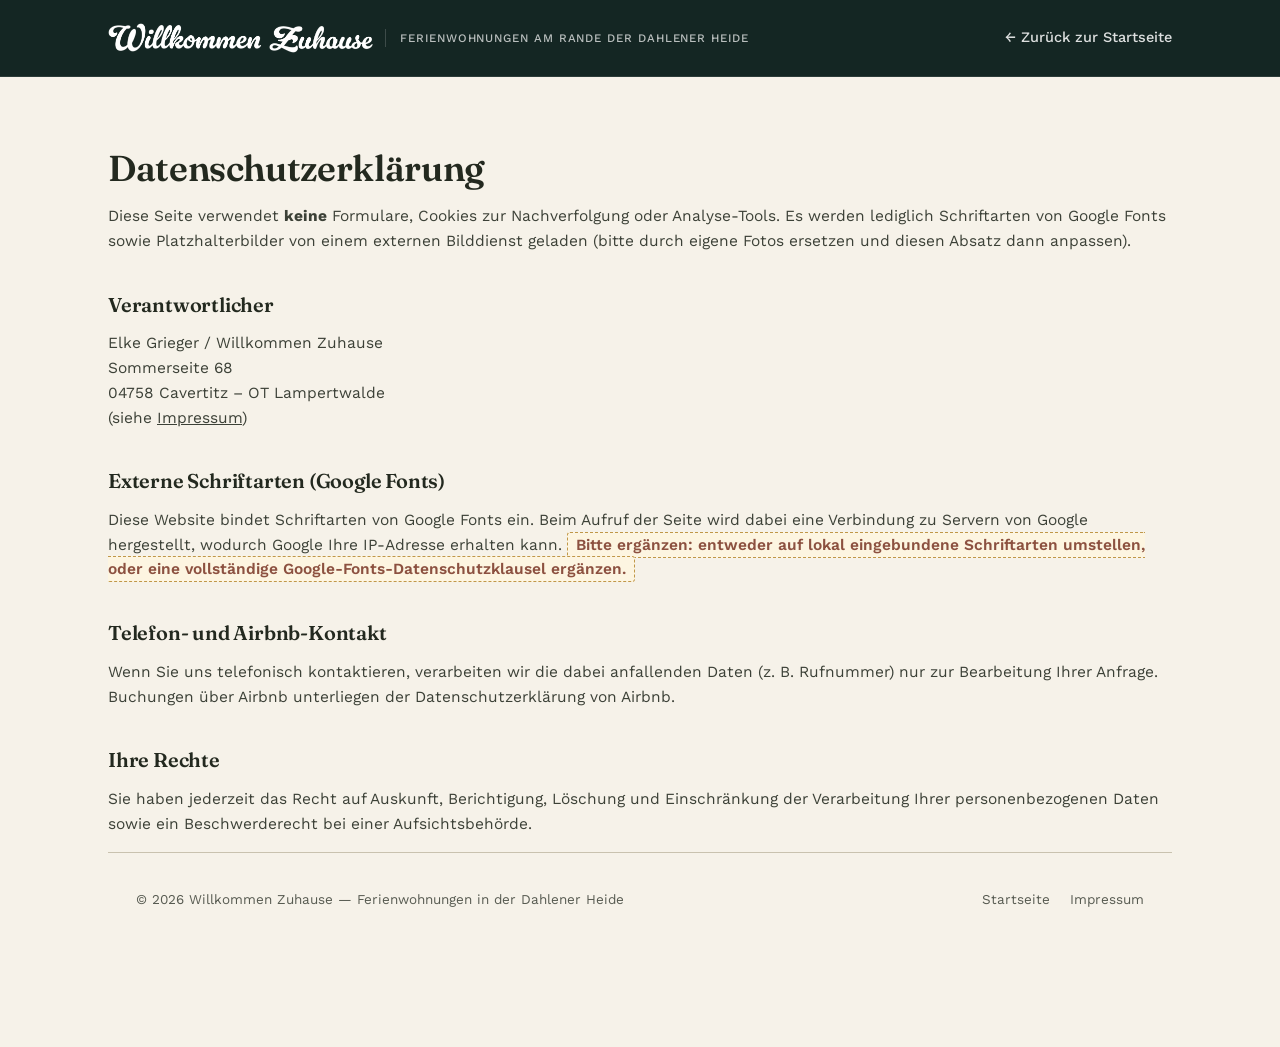
==== datenschutz.html @ 39bd25b2 "Update datenschutz.html" ====
<!doctype html>
<html lang="de">
<head>
<meta charset="UTF-8">
<meta name="viewport" content="width=device-width, initial-scale=1">
<title>Datenschutz — Willkommen Zuhause Ferienwohnungen</title>
<link rel="stylesheet" href="styles.css">
</head>
<body>
<header class="site-header">
  <div class="wrap">
    <a href="index.html" class="brand">
      <img class="brand-mark" src="wz-logo-header.png" alt="Willkommen Zuhause">
      <span class="brand-sub">Ferienwohnungen am Rande der Dahlener Heide</span>
    </a>
    <nav class="main-nav"><a class="nav-link" href="index.html">← Zurück zur Startseite</a></nav>
  </div>
</header>

<div class="wrap legal-page">
  <h1>Datenschutzerklärung</h1>
  <p>Diese Seite verwendet <strong>keine</strong> Formulare, Cookies zur Nachverfolgung oder Analyse-Tools. Es werden lediglich Schriftarten von Google Fonts sowie Platzhalterbilder von einem externen Bilddienst geladen (bitte durch eigene Fotos ersetzen und diesen Absatz dann anpassen).</p>

  <h2>Verantwortlicher</h2>
  <p>
    Elke Grieger / Willkommen Zuhause<br>
    Sommerseite 68<br>
    04758 Cavertitz – OT Lampertwalde<br>
    (siehe <a href="impressum.html">Impressum</a>)
  </p>

  <h2>Externe Schriftarten (Google Fonts)</h2>
  <p>Diese Website bindet Schriftarten von Google Fonts ein. Beim Aufruf der Seite wird dabei eine Verbindung zu Servern von Google hergestellt, wodurch Google Ihre IP-Adresse erhalten kann. <span class="placeholder">Bitte ergänzen: entweder auf lokal eingebundene Schriftarten umstellen, oder eine vollständige Google-Fonts-Datenschutzklausel ergänzen.</span></p>

  <h2>Telefon- und Airbnb-Kontakt</h2>
  <p>Wenn Sie uns telefonisch kontaktieren, verarbeiten wir die dabei anfallenden Daten (z. B. Rufnummer) nur zur Bearbeitung Ihrer Anfrage. Buchungen über Airbnb unterliegen der Datenschutzerklärung von Airbnb.</p>

  <h2>Ihre Rechte</h2>
  <p>Sie haben jederzeit das Recht auf Auskunft, Berichtigung, Löschung und Einschränkung der Verarbeitung Ihrer personenbezogenen Daten sowie ein Beschwerderecht bei einer Aufsichtsbehörde.</p>

<footer>
  <div class="wrap">
    <span>© <span id="year"></span> Willkommen Zuhause — Ferienwohnungen in der Dahlener Heide</span>
    <nav><a href="index.html">Startseite</a><a href="impressum.html">Impressum</a></nav>
  </div>
</footer>
<script>document.getElementById('year').textContent = new Date().getFullYear();</script>
</body>
</html>
---- styles.css ----
/* ============================================================
   ZWEI DÄCHER — Ferienwohnungen Website
   Farbpalette:
   --paper   #F6F2E9  warmes Off-White (Hintergrund)
   --ink     #23291F  tiefes Schiefergrün-Schwarz (Text)
   --forest  #33473A  dunkles Waldgrün (Flächen, Header)
   --gold    #B98B33  gedecktes Bernstein-Gold (Akzent)
   --brick   #9C4A34  gedeckter Ziegelrot-Ton (CTA)
   --line    #C9C2AF  Trennlinien
   Typografie: "Fraunces" (Display, charaktervoll) + "Work Sans" (Fließtext/Utility)
   ============================================================ */

@import url('https://fonts.googleapis.com/css2?family=Fraunces:ital,opsz,wght@0,9..144,300;0,9..144,500;0,9..144,600;1,9..144,500&family=Work+Sans:wght@400;500;600;700&display=swap');

:root {
  --paper: #F6F2E9;
  --paper-dim: #EFE9DA;
  --ink: #23291F;
  --forest: #33473A;
  --forest-dark: #263329;
  --header-green: #142623;
  --header-text: #FFFFFF;
  --gold: #B98B33;
  --brick: #9C4A34;
  --brick-dark: #7E3B29;
  --line: #C9C2AF;
  --radius: 2px;
}

* { box-sizing: border-box; }

html {
  scroll-behavior: smooth;
  overflow-x: hidden;
  width: 100%;
}

body {
  overflow-x: hidden;
  width: 100%;
}

@media (prefers-reduced-motion: reduce) {
  html { scroll-behavior: auto; }
  * { animation: none !important; transition: none !important; }
}

body {
  margin: 0;
  background: var(--paper);
  color: var(--ink);
  font-family: 'Work Sans', sans-serif;
  font-size: 17px;
  line-height: 1.6;
  -webkit-font-smoothing: antialiased;
}

h1, h2, h3 {
  font-family: 'Fraunces', serif;
  font-weight: 600;
  line-height: 1.1;
  margin: 0 0 0.4em 0;
  letter-spacing: -0.01em;
}

a { color: inherit; }

img { max-width: 100%; display: block; }

.wrap {
  max-width: 1120px;
  margin: 0 auto;
  padding: 0 28px;
}

.eyebrow {
  font-family: 'Work Sans', sans-serif;
  font-weight: 600;
  font-size: 13px;
  letter-spacing: 0.14em;
  text-transform: uppercase;
  color: var(--gold);
  display: inline-flex;
  align-items: center;
  gap: 10px;
}
.eyebrow::before {
  content: "";
  width: 24px;
  height: 1px;
  background: var(--gold);
  display: inline-block;
}

/* ---------- Buttons ---------- */
.btn {
  display: inline-flex;
  align-items: center;
  gap: 10px;
  font-family: 'Work Sans', sans-serif;
  font-weight: 600;
  font-size: 15px;
  padding: 13px 24px;
  border-radius: var(--radius);
  border: 1px solid transparent;
  cursor: pointer;
  text-decoration: none;
  transition: transform 0.15s ease, background 0.15s ease, border-color 0.15s ease;
}
.btn:hover { transform: translateY(-1px); }
.btn-primary {
  background: var(--brick);
  color: var(--paper);
}
.btn-primary:hover { background: var(--brick-dark); }
.btn-ghost {
  background: transparent;
  border-color: currentColor;
  color: inherit;
}
.btn-ghost:hover { background: rgba(0,0,0,0.05); }
.btn-ghost.on-dark:hover { background: rgba(255,255,255,0.08); }

/* ---------- Header ---------- */
.site-header {
  position: sticky;
  top: 0;
  z-index: 50;
  background: var(--header-green);
  border-bottom: 1px solid rgba(255,255,255,0.1);
}
.site-header .wrap {
  display: flex;
  align-items: center;
  justify-content: space-between;
  height: 76px;
}
.brand {
  display: flex;
  align-items: center;
  gap: 12px;
  text-decoration: none;
  color: var(--header-text);
}
.brand-mark { height: 30px; width: auto; flex-shrink: 0; }
.brand-sub {
  font-family: 'Work Sans', sans-serif;
  font-weight: 500;
  font-size: 11.5px;
  letter-spacing: 0.08em;
  text-transform: uppercase;
  color: var(--header-text);
  opacity: 0.7;
  padding-left: 14px;
  border-left: 1px solid rgba(255,255,255,0.25);
  white-space: nowrap;
}
@media (max-width: 1100px) {
  .brand-sub { display: none; }
}
.header-cta { display: flex; align-items: center; gap: 14px; }

.nav-toggle {
  display: none;
  flex-direction: column;
  justify-content: center;
  gap: 5px;
  width: 34px;
  height: 34px;
  background: none;
  border: none;
  padding: 0;
  cursor: pointer;
  flex-shrink: 0;
}
.nav-toggle span {
  display: block;
  width: 100%;
  height: 2px;
  background: var(--header-text);
  border-radius: 2px;
  transition: transform 0.2s ease, opacity 0.2s ease;
}
.nav-toggle[aria-expanded="true"] span:nth-child(1) { transform: translateY(7px) rotate(45deg); }
.nav-toggle[aria-expanded="true"] span:nth-child(2) { opacity: 0; }
.nav-toggle[aria-expanded="true"] span:nth-child(3) { transform: translateY(-7px) rotate(-45deg); }

nav.main-nav {
  display: flex;
  align-items: center;
  gap: 18px;
}
nav.main-nav a.nav-link {
  font-size: 14.5px;
  font-weight: 500;
  text-decoration: none;
  color: var(--header-text);
  opacity: 0.85;
}
nav.main-nav a.nav-link:hover { opacity: 1; }

/* ---------- Mobiles Menü ---------- */
@media (max-width: 900px) {
  .nav-toggle { display: flex; }
  .header-cta .btn-primary { display: none; }

  nav.main-nav {
    position: absolute;
    top: 76px;
    left: 0;
    right: 0;
    background: var(--header-green);
    flex-direction: column;
    align-items: stretch;
    gap: 0;
    max-height: 0;
    overflow: hidden;
    border-bottom: 1px solid rgba(255,255,255,0.12);
    transition: max-height 0.28s ease;
  }
  nav.main-nav.is-open {
    max-height: 260px;
  }
  nav.main-nav a.nav-link {
    padding: 16px 28px;
    border-top: 1px solid rgba(255,255,255,0.08);
    opacity: 1;
  }
}

/* ---------- Hero ---------- */
.hero {
  position: relative;
  background: var(--forest);
  color: var(--paper);
  overflow: hidden;
}
.hero-inner {
  position: relative;
  z-index: 2;
  padding-top: 108px;
  padding-bottom: 96px;
}
.hero h1 {
  font-size: clamp(40px, 6vw, 68px);
  color: var(--paper);
  max-width: 15ch;
  margin-top: 18px;
}
.hero h1 em {
  font-style: italic;
  color: var(--gold);
}
.hero p.lead {
  max-width: 46ch;
  font-size: 18px;
  opacity: 0.88;
  margin: 20px 0 34px;
}
.hero .hero-actions { display: flex; gap: 14px; flex-wrap: wrap; }
.hero .eyebrow { color: var(--gold); }

.roofline {
  position: absolute;
  bottom: 0; left: 0; right: 0;
  height: 120px;
  opacity: 0.55;
  z-index: 1;
}

/* ---------- Sections ---------- */
section { padding: 96px 0; }
@media (max-width: 640px) {
  section { padding: 64px 0; }
  .wrap { padding: 0 20px; }
  .hero-inner { padding-top: 76px; padding-bottom: 64px; }
  .apt-body { padding: 28px 24px; }
  .kontakt-box { padding: 28px 22px; }
}
.section-head {
  max-width: 60ch;
  margin-bottom: 52px;
}
.section-head h2 { font-size: clamp(30px, 4vw, 42px); margin-top: 14px; }
.section-head p { font-size: 17px; opacity: 0.82; margin-top: 12px; }

.reveal {
  opacity: 0;
  transform: translateY(18px);
  transition: opacity 0.7s ease, transform 0.7s ease;
}
.reveal.is-visible { opacity: 1; transform: translateY(0); }

/* ---------- Intro / Story ---------- */
.story { display: grid; grid-template-columns: 1.1fr 0.9fr; gap: 64px; align-items: start; }
.story-text p { font-size: 17.5px; }
.story-stats { display: grid; grid-template-columns: 1fr 1fr; gap: 24px; }
.stat { border-top: 1px solid var(--line); padding-top: 14px; }
.stat b { font-family: 'Fraunces', serif; font-size: 30px; display: block; color: var(--forest); }
.stat span { font-size: 13.5px; opacity: 0.75; }
@media (max-width: 860px) { .story { grid-template-columns: 1fr; } }

/* ---------- Apartment cards ---------- */
.apartments { background: var(--paper-dim); }
.apt-card {
  background: var(--paper);
  border: 1px solid var(--line);
  border-radius: var(--radius);
  overflow: hidden;
  margin-bottom: 40px;
}
.apt-card:last-child { margin-bottom: 0; }
.apt-grid {
  display: grid;
  grid-template-columns: 1fr 1fr;
}
@media (max-width: 860px) { .apt-grid { grid-template-columns: 1fr; } }

.apt-gallery {
  display: grid;
  grid-template-columns: 1fr 1fr;
  grid-template-rows: 1fr 1fr;
  gap: 3px;
  background: var(--line);
  min-height: 340px;
}
.apt-gallery img { width: 100%; height: 100%; object-fit: cover; }
.apt-gallery a:first-child { grid-row: span 2; }

.apt-body { padding: 36px 40px; display: flex; flex-direction: column; }
.apt-name-row { display: flex; align-items: baseline; justify-content: space-between; gap: 12px; flex-wrap: wrap; }
.apt-body h3 { font-size: 27px; }
.apt-tag {
  font-size: 12.5px;
  font-weight: 600;
  letter-spacing: 0.06em;
  text-transform: uppercase;
  color: var(--brick);
  border: 1px solid var(--brick);
  border-radius: 20px;
  padding: 4px 12px;
  white-space: nowrap;
  flex-shrink: 0;
}
.apt-facts {
  display: flex;
  flex-wrap: wrap;
  gap: 18px;
  margin: 18px 0 6px;
  padding: 16px 0;
  border-top: 1px solid var(--line);
  border-bottom: 1px solid var(--line);
}
.apt-fact { display: flex; align-items: center; gap: 8px; font-size: 14.5px; }
.apt-fact svg { width: 18px; height: 18px; stroke: var(--forest); flex-shrink: 0; }
.apt-desc { font-size: 15.5px; opacity: 0.88; margin: 18px 0; }
.apt-amenities { display: flex; flex-wrap: wrap; gap: 10px 18px; margin-bottom: 22px; }
.apt-amenities span { font-size: 13.5px; display: flex; align-items: center; gap: 6px; opacity: 0.85; }
.apt-amenities svg { width: 15px; height: 15px; stroke: var(--gold); }
.apt-actions { display: flex; gap: 12px; margin-top: auto; flex-wrap: wrap; }

/* ---------- Umgebung ---------- */
.umgebung-list { display: grid; grid-template-columns: repeat(3, 1fr); gap: 30px; }
@media (max-width: 860px) { .umgebung-list { grid-template-columns: 1fr; } }
.umgebung-item .num {
  font-family: 'Fraunces', serif;
  font-style: italic;
  font-size: 15px;
  color: var(--gold);
}
.umgebung-item h3 { font-size: 20px; margin-top: 6px; }
.umgebung-item p { font-size: 15px; opacity: 0.8; }

/* ---------- Ablauf / Steps ---------- */
.steps { background: var(--forest); color: var(--paper); }
.steps .section-head p { opacity: 0.75; }
.steps .eyebrow { color: var(--gold); }
.step-row { display: grid; grid-template-columns: repeat(3, 1fr); gap: 40px; }
@media (max-width: 860px) { .step-row { grid-template-columns: 1fr; } }
.step { border-top: 1px solid rgba(246,242,233,0.25); padding-top: 20px; }
.step .step-index { font-family: 'Fraunces', serif; font-style: italic; font-size: 42px; color: var(--gold); }
.step h3 { font-size: 20px; margin-top: 8px; color: var(--paper); }
.step p { font-size: 15px; opacity: 0.78; }

/* ---------- Kontakt ---------- */
.kontakt-box {
  background: var(--paper);
  border: 1px solid var(--line);
  border-radius: var(--radius);
  padding: 48px;
  display: grid;
  grid-template-columns: 1.1fr 0.9fr;
  gap: 48px;
}
@media (max-width: 860px) { .kontakt-box { grid-template-columns: 1fr; padding: 32px; } }
.kontakt-phone {
  font-family: 'Fraunces', serif;
  font-size: clamp(32px, 5vw, 46px);
  color: var(--forest);
  text-decoration: none;
  display: inline-block;
}
.kontakt-detail { display: flex; gap: 12px; margin-top: 18px; font-size: 15px; }
.kontakt-detail svg { width: 18px; height: 18px; stroke: var(--forest); flex-shrink: 0; margin-top: 2px; }
.kontakt-airbnbs { display: flex; flex-direction: column; gap: 14px; }
.airbnb-link {
  border: 1px solid var(--line);
  border-radius: var(--radius);
  padding: 16px 20px;
  display: flex;
  justify-content: space-between;
  align-items: center;
  text-decoration: none;
  color: var(--ink);
  font-weight: 600;
  font-size: 14.5px;
}
.airbnb-link:hover { border-color: var(--forest); }
.airbnb-link span.arrow { color: var(--brick); }

/* ---------- Footer ---------- */
footer {
  border-top: 1px solid var(--line);
  padding: 36px 0;
}
footer .wrap {
  display: flex;
  justify-content: space-between;
  align-items: center;
  flex-wrap: wrap;
  gap: 14px;
  font-size: 13.5px;
  opacity: 0.75;
}
footer nav { display: flex; gap: 20px; }
footer a { text-decoration: none; }
footer a:hover { text-decoration: underline; }

/* ---------- Legal pages ---------- */
.legal-page { padding-top: 72px; padding-bottom: 100px; }
.legal-page h1 { font-size: 36px; }
.legal-page h2 { font-size: 20px; margin-top: 40px; }
.legal-page p, .legal-page li { font-size: 15.5px; opacity: 0.88; }
.legal-page .placeholder {
  background: #FFF6E0;
  border: 1px dashed var(--gold);
  padding: 3px 8px;
  border-radius: 3px;
  font-weight: 600;
  color: var(--brick-dark);
}
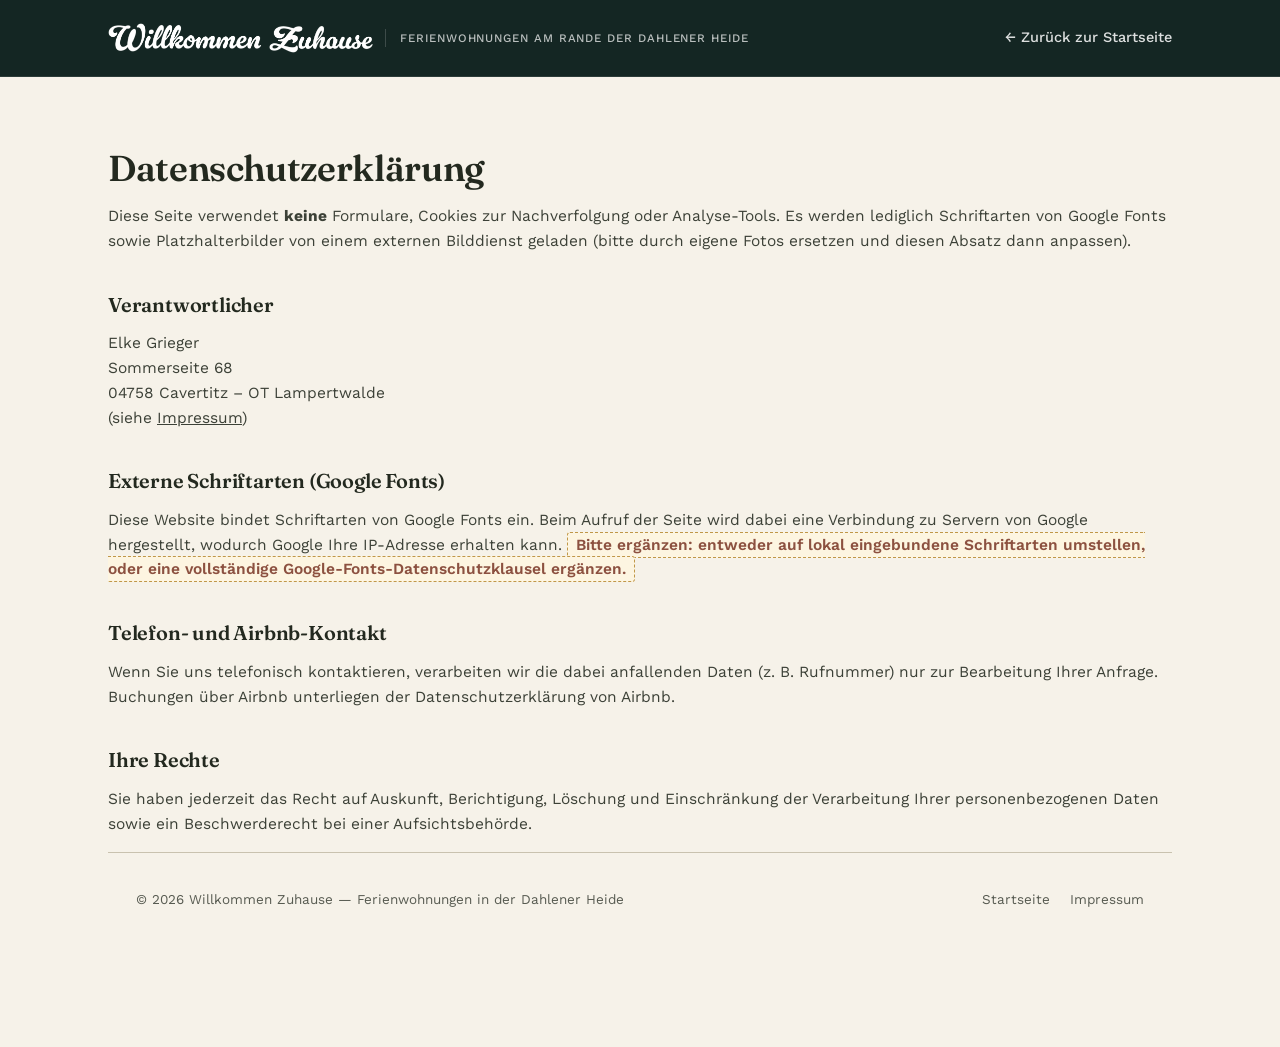
==== commit ef678885: "Update datenschutz.html" ====
--- a/datenschutz.html
+++ b/datenschutz.html
@@ -23,7 +23,7 @@
 
   <h2>Verantwortlicher</h2>
   <p>
-    Elke Grieger / Willkommen Zuhause<br>
+    Elke Grieger<br>
     Sommerseite 68<br>
     04758 Cavertitz – OT Lampertwalde<br>
     (siehe <a href="impressum.html">Impressum</a>)
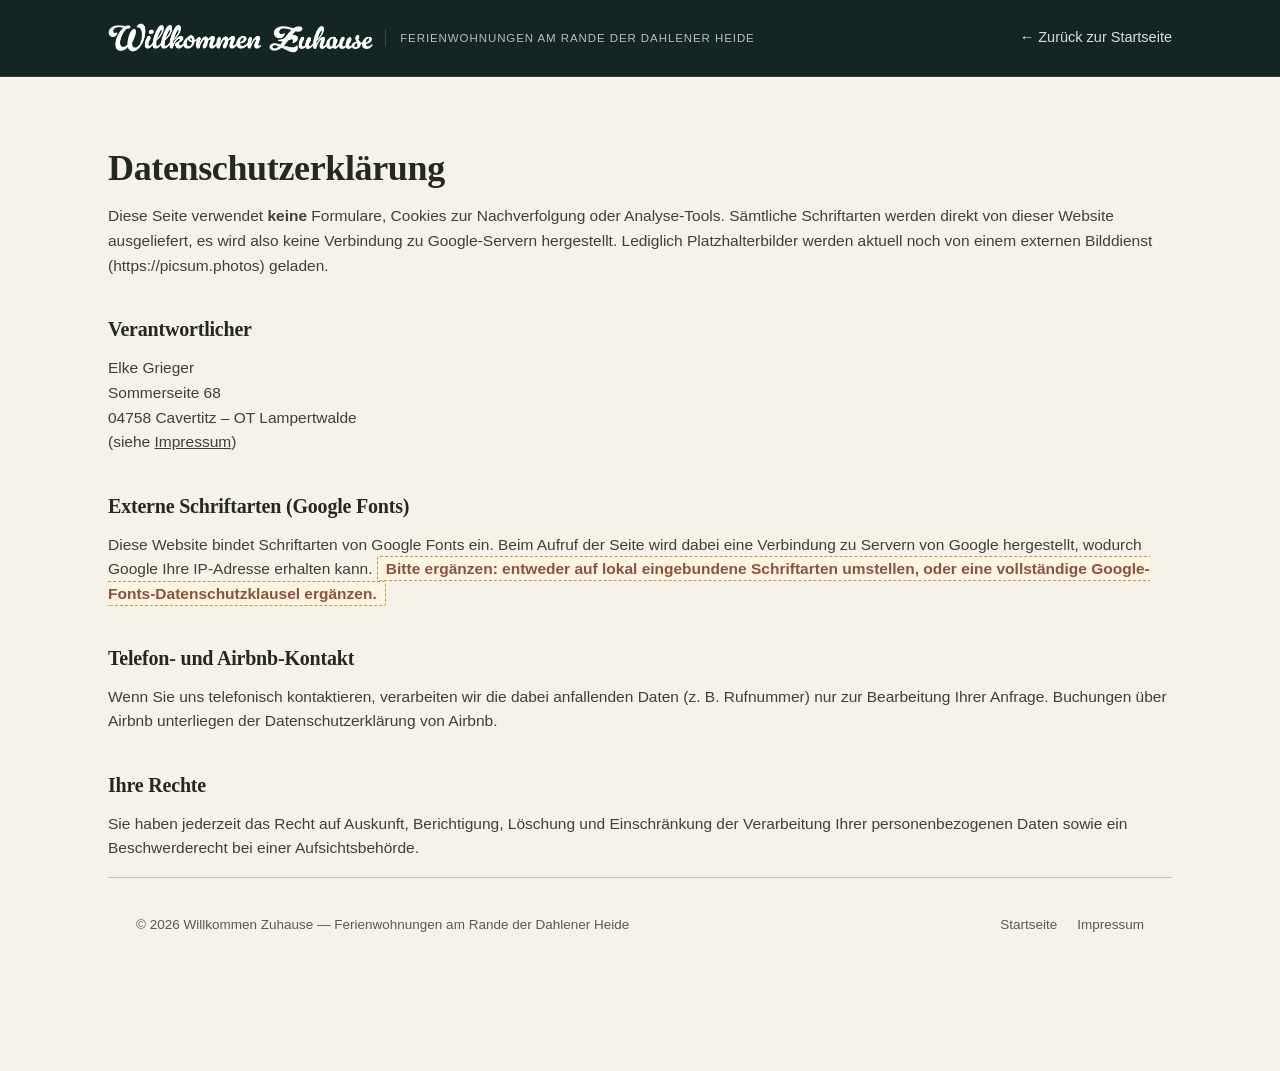
==== commit d5f5a3f9: "Update datenschutz.html" ====
--- a/datenschutz.html
+++ b/datenschutz.html
@@ -19,7 +19,7 @@
 
 <div class="wrap legal-page">
   <h1>Datenschutzerklärung</h1>
-  <p>Diese Seite verwendet <strong>keine</strong> Formulare, Cookies zur Nachverfolgung oder Analyse-Tools. Es werden lediglich Schriftarten von Google Fonts sowie Platzhalterbilder von einem externen Bilddienst geladen (bitte durch eigene Fotos ersetzen und diesen Absatz dann anpassen).</p>
+  <p>Diese Seite verwendet <strong>keine</strong> Formulare, Cookies zur Nachverfolgung oder Analyse-Tools. Sämtliche Schriftarten werden direkt von dieser Website ausgeliefert, es wird also keine Verbindung zu Google-Servern hergestellt. Lediglich Platzhalterbilder werden aktuell noch von einem externen Bilddienst (https://picsum.photos) geladen.</p>
 
   <h2>Verantwortlicher</h2>
   <p>
@@ -40,7 +40,7 @@
 
 <footer>
   <div class="wrap">
-    <span>© <span id="year"></span> Willkommen Zuhause — Ferienwohnungen in der Dahlener Heide</span>
+    <span>© <span id="year"></span> Willkommen Zuhause — Ferienwohnungen am Rande der Dahlener Heide</span>
     <nav><a href="index.html">Startseite</a><a href="impressum.html">Impressum</a></nav>
   </div>
 </footer>
--- a/styles.css
+++ b/styles.css
@@ -10,7 +10,27 @@
    Typografie: "Fraunces" (Display, charaktervoll) + "Work Sans" (Fließtext/Utility)
    ============================================================ */
 
-@import url('https://fonts.googleapis.com/css2?family=Fraunces:ital,opsz,wght@0,9..144,300;0,9..144,500;0,9..144,600;1,9..144,500&family=Work+Sans:wght@400;500;600;700&display=swap');
+@font-face {
+  font-family: 'Fraunces';
+  font-style: normal;
+  font-display: swap;
+  font-weight: 100 900;
+  src: url('fonts/fraunces-latin-wght-normal.woff2') format('woff2-variations');
+}
+@font-face {
+  font-family: 'Fraunces';
+  font-style: italic;
+  font-display: swap;
+  font-weight: 100 900;
+  src: url('fonts/fraunces-latin-wght-italic.woff2') format('woff2-variations');
+}
+@font-face {
+  font-family: 'Work Sans';
+  font-style: normal;
+  font-display: swap;
+  font-weight: 100 900;
+  src: url('fonts/work-sans-latin-wght-normal.woff2') format('woff2-variations');
+}
 
 :root {
   --paper: #F6F2E9;
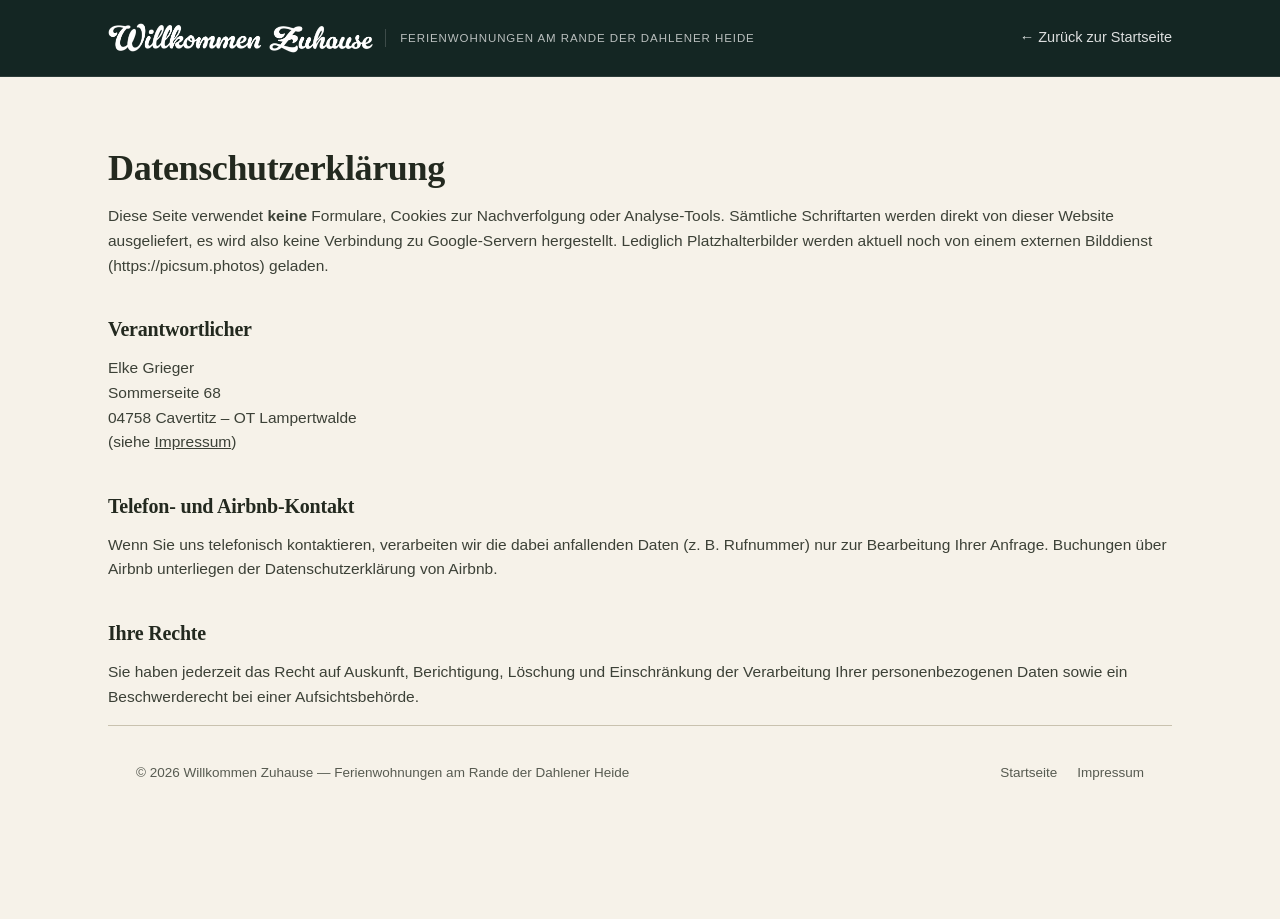
==== commit fe7f7965: "Update datenschutz.html" ====
--- a/datenschutz.html
+++ b/datenschutz.html
@@ -29,9 +29,6 @@
     (siehe <a href="impressum.html">Impressum</a>)
   </p>
 
-  <h2>Externe Schriftarten (Google Fonts)</h2>
-  <p>Diese Website bindet Schriftarten von Google Fonts ein. Beim Aufruf der Seite wird dabei eine Verbindung zu Servern von Google hergestellt, wodurch Google Ihre IP-Adresse erhalten kann. <span class="placeholder">Bitte ergänzen: entweder auf lokal eingebundene Schriftarten umstellen, oder eine vollständige Google-Fonts-Datenschutzklausel ergänzen.</span></p>
-
   <h2>Telefon- und Airbnb-Kontakt</h2>
   <p>Wenn Sie uns telefonisch kontaktieren, verarbeiten wir die dabei anfallenden Daten (z. B. Rufnummer) nur zur Bearbeitung Ihrer Anfrage. Buchungen über Airbnb unterliegen der Datenschutzerklärung von Airbnb.</p>
 
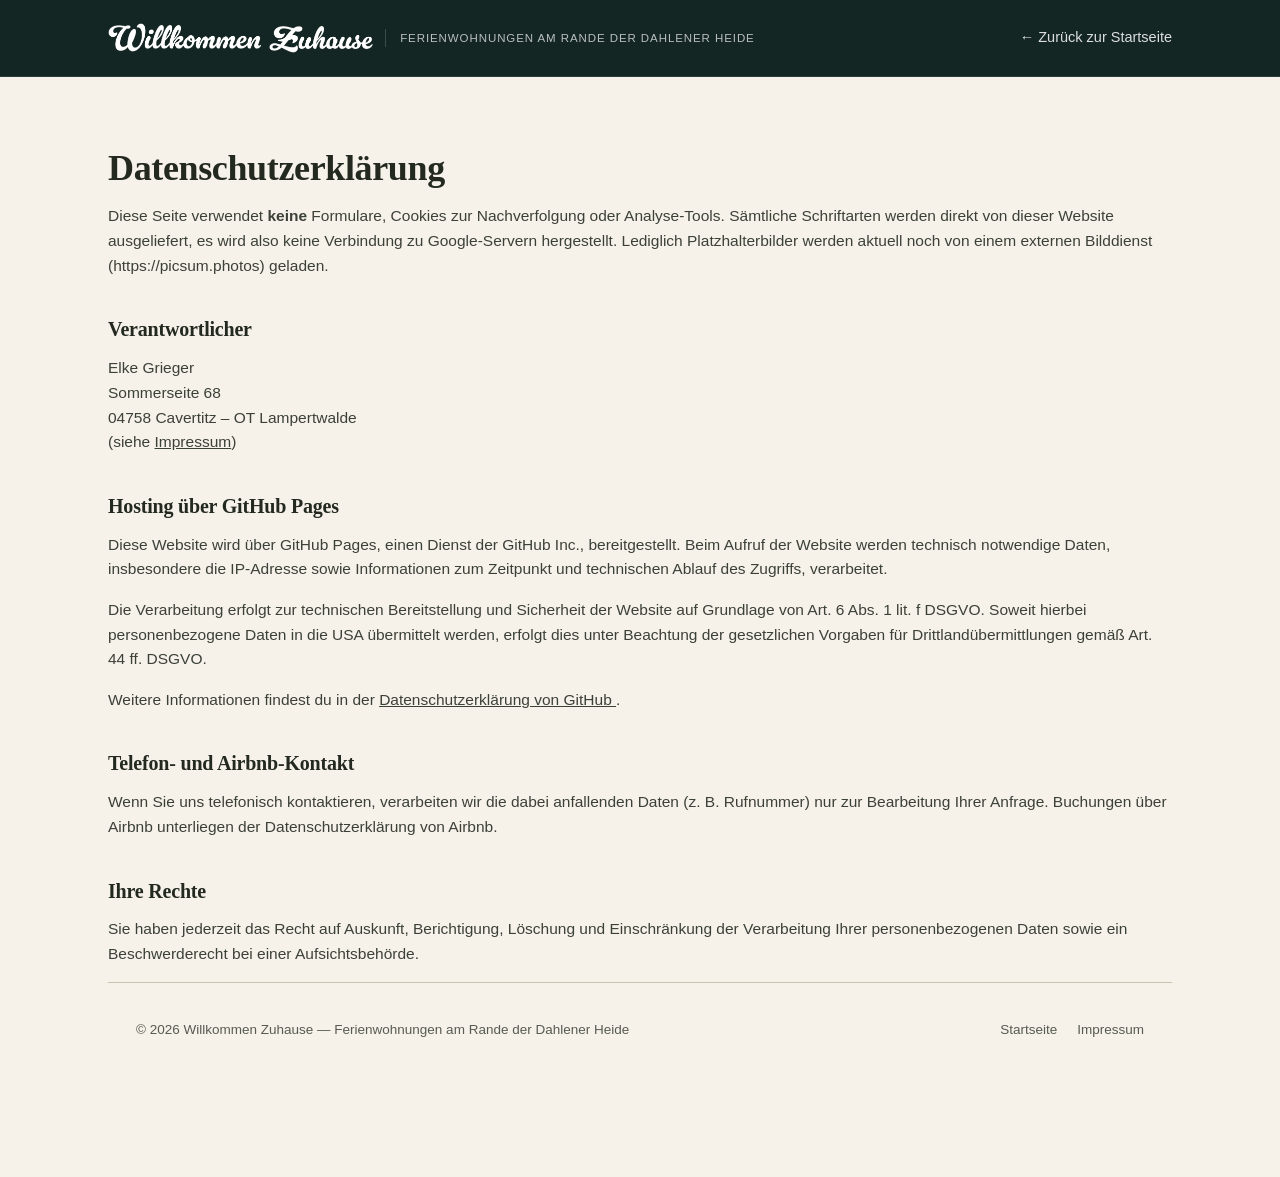
==== commit a062d02e: "Include GitHub Pages hosting and data processing details Added information about hosting on GitHub P" ====
--- a/datenschutz.html
+++ b/datenschutz.html
@@ -29,6 +29,16 @@
     (siehe <a href="impressum.html">Impressum</a>)
   </p>
 
+  <h2>Hosting über GitHub Pages</h2>
+  <p>Diese Website wird über GitHub Pages, einen Dienst der GitHub Inc., bereitgestellt. Beim Aufruf der Website werden technisch notwendige Daten, insbesondere die IP-Adresse sowie Informationen zum Zeitpunkt und technischen Ablauf des Zugriffs, verarbeitet.</p>
+  <p>Die Verarbeitung erfolgt zur technischen Bereitstellung und Sicherheit der Website auf Grundlage von Art. 6 Abs. 1 lit. f DSGVO. Soweit hierbei personenbezogene Daten in die USA übermittelt werden, erfolgt dies unter Beachtung der gesetzlichen Vorgaben für Drittlandübermittlungen gemäß Art. 44 ff. DSGVO.</p>
+  <p>
+    Weitere Informationen findest du in der 
+    <a href="https://docs.github.com/de/site-policy/privacy-policies/github-privacy-statement" target="_blank" rel="noopener noreferrer">
+        Datenschutzerklärung von GitHub
+    </a>.
+  </p>
+  
   <h2>Telefon- und Airbnb-Kontakt</h2>
   <p>Wenn Sie uns telefonisch kontaktieren, verarbeiten wir die dabei anfallenden Daten (z. B. Rufnummer) nur zur Bearbeitung Ihrer Anfrage. Buchungen über Airbnb unterliegen der Datenschutzerklärung von Airbnb.</p>
 
--- a/styles.css
+++ b/styles.css
@@ -346,6 +346,77 @@
 }
 .apt-gallery img { width: 100%; height: 100%; object-fit: cover; }
 .apt-gallery a:first-child { grid-row: span 2; }
+.apt-gallery a { cursor: pointer; }
+
+/* ---------- Lightbox ---------- */
+.lightbox {
+  position: fixed;
+  inset: 0;
+  background: rgba(15, 20, 17, 0.95);
+  display: flex;
+  align-items: center;
+  justify-content: center;
+  z-index: 300;
+  opacity: 0;
+  pointer-events: none;
+  transition: opacity 0.25s ease;
+}
+.lightbox.is-open {
+  opacity: 1;
+  pointer-events: auto;
+}
+.lightbox-img {
+  max-width: 88vw;
+  max-height: 82vh;
+  object-fit: contain;
+  border-radius: 2px;
+  box-shadow: 0 20px 60px rgba(0,0,0,0.5);
+}
+.lightbox-close,
+.lightbox-arrow {
+  position: absolute;
+  background: rgba(255,255,255,0.08);
+  border: 1px solid rgba(255,255,255,0.3);
+  color: var(--paper);
+  cursor: pointer;
+  border-radius: 50%;
+  display: flex;
+  align-items: center;
+  justify-content: center;
+  transition: background 0.15s ease;
+}
+.lightbox-close:hover,
+.lightbox-arrow:hover { background: rgba(255,255,255,0.18); }
+.lightbox-close {
+  top: 20px;
+  right: 20px;
+  width: 42px;
+  height: 42px;
+  font-size: 18px;
+}
+.lightbox-arrow {
+  top: 50%;
+  transform: translateY(-50%);
+  width: 50px;
+  height: 50px;
+  font-size: 28px;
+}
+.lightbox-prev { left: 16px; }
+.lightbox-next { right: 16px; }
+.lightbox-counter {
+  position: absolute;
+  bottom: 22px;
+  left: 50%;
+  transform: translateX(-50%);
+  color: var(--paper);
+  font-family: 'Work Sans', sans-serif;
+  font-size: 13.5px;
+  letter-spacing: 0.05em;
+  opacity: 0.8;
+}
+@media (max-width: 640px) {
+  .lightbox-arrow { display: none; }
+}
 
 .apt-body { padding: 36px 40px; display: flex; flex-direction: column; }
 .apt-name-row { display: flex; align-items: baseline; justify-content: space-between; gap: 12px; flex-wrap: wrap; }
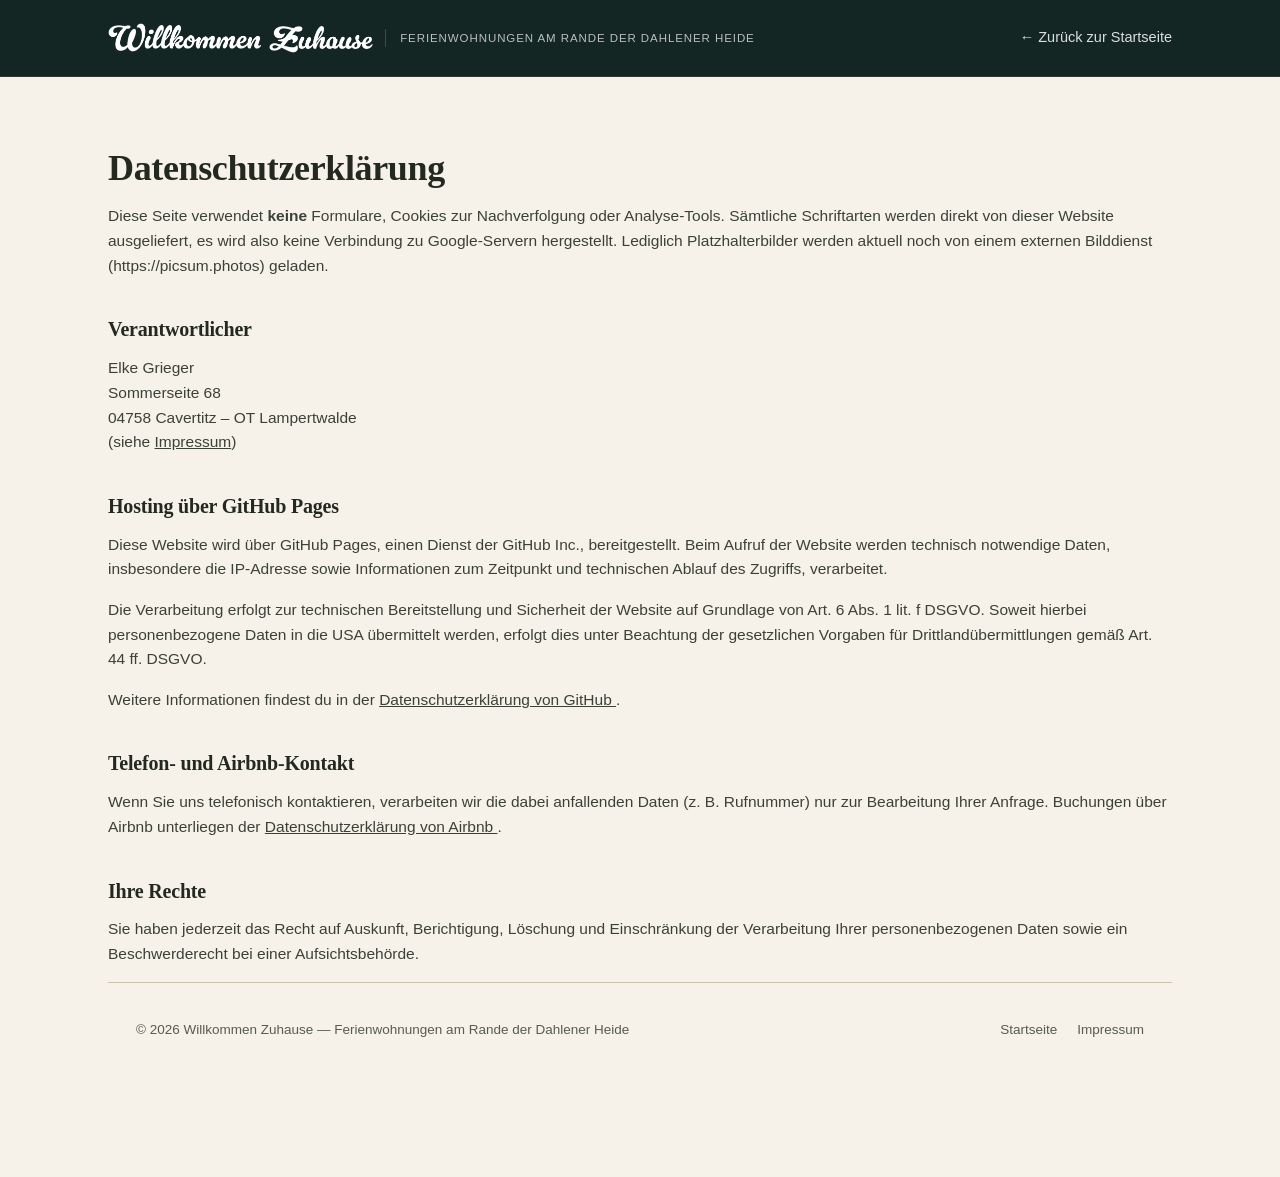
==== commit c31eeab0: "Update datenschutz.html" ====
--- a/datenschutz.html
+++ b/datenschutz.html
@@ -40,7 +40,12 @@
   </p>
   
   <h2>Telefon- und Airbnb-Kontakt</h2>
-  <p>Wenn Sie uns telefonisch kontaktieren, verarbeiten wir die dabei anfallenden Daten (z. B. Rufnummer) nur zur Bearbeitung Ihrer Anfrage. Buchungen über Airbnb unterliegen der Datenschutzerklärung von Airbnb.</p>
+  <p>Wenn Sie uns telefonisch kontaktieren, verarbeiten wir die dabei anfallenden Daten (z. B. Rufnummer) nur zur Bearbeitung Ihrer Anfrage.
+    Buchungen über Airbnb unterliegen der
+    <a href="https://www.airbnb.de/help/article/3175" target="_blank" rel="noopener noreferrer">
+       Datenschutzerklärung von Airbnb
+    </a>.
+  </p>
 
   <h2>Ihre Rechte</h2>
   <p>Sie haben jederzeit das Recht auf Auskunft, Berichtigung, Löschung und Einschränkung der Verarbeitung Ihrer personenbezogenen Daten sowie ein Beschwerderecht bei einer Aufsichtsbehörde.</p>
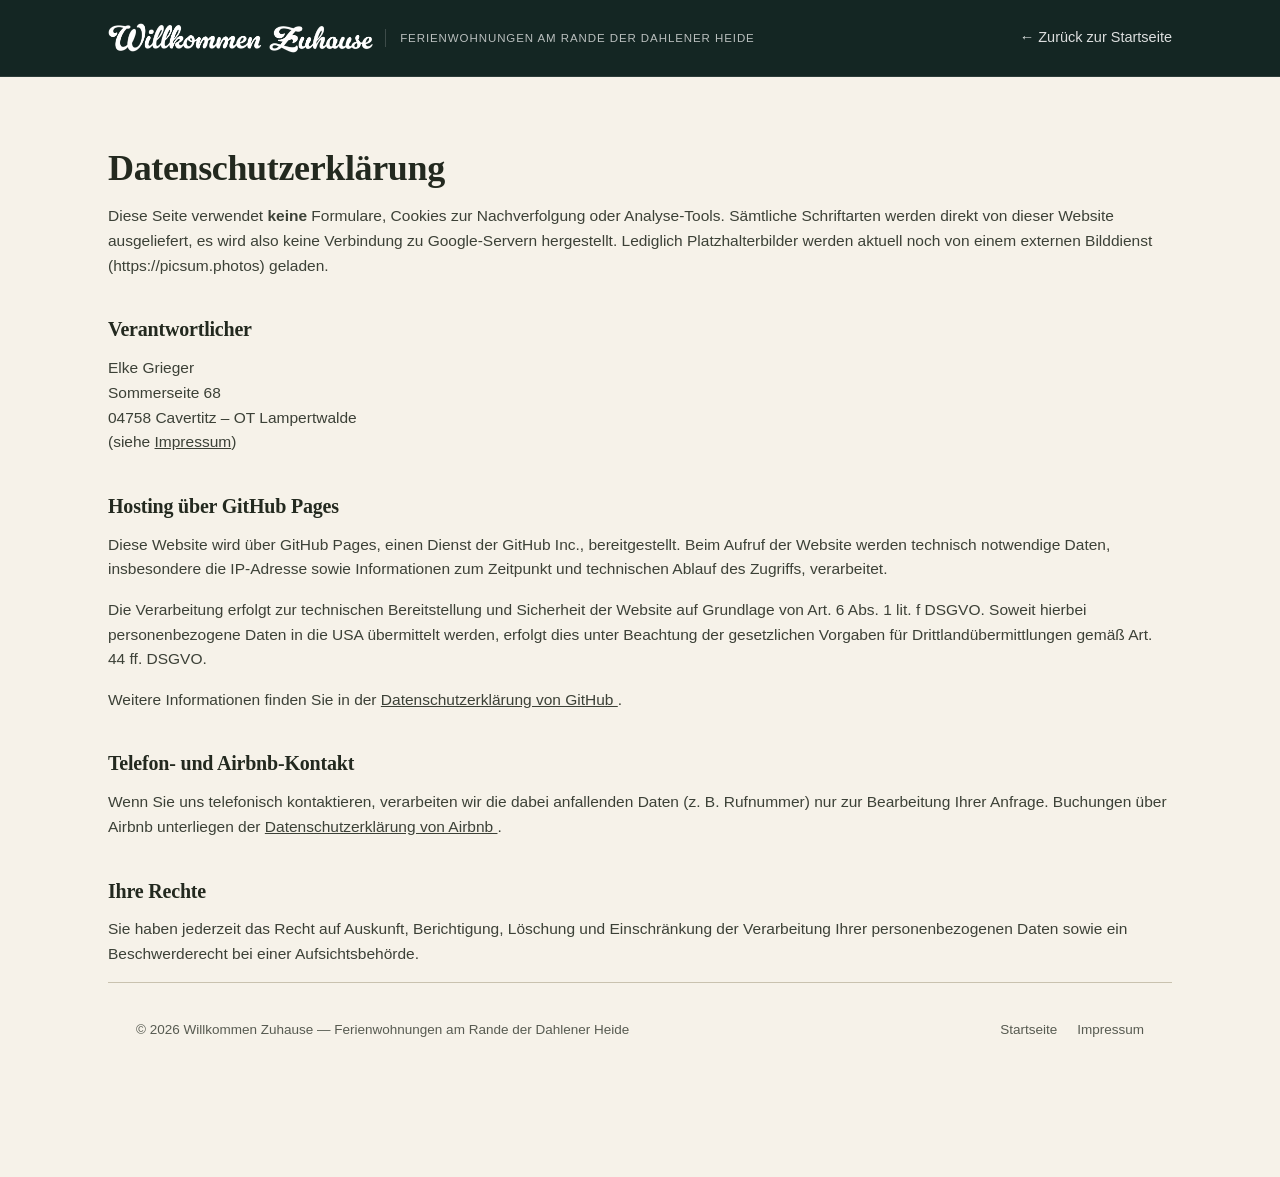
==== commit 8c40c7bf: "Update datenschutz.html" ====
--- a/datenschutz.html
+++ b/datenschutz.html
@@ -33,7 +33,7 @@
   <p>Diese Website wird über GitHub Pages, einen Dienst der GitHub Inc., bereitgestellt. Beim Aufruf der Website werden technisch notwendige Daten, insbesondere die IP-Adresse sowie Informationen zum Zeitpunkt und technischen Ablauf des Zugriffs, verarbeitet.</p>
   <p>Die Verarbeitung erfolgt zur technischen Bereitstellung und Sicherheit der Website auf Grundlage von Art. 6 Abs. 1 lit. f DSGVO. Soweit hierbei personenbezogene Daten in die USA übermittelt werden, erfolgt dies unter Beachtung der gesetzlichen Vorgaben für Drittlandübermittlungen gemäß Art. 44 ff. DSGVO.</p>
   <p>
-    Weitere Informationen findest du in der 
+    Weitere Informationen finden Sie in der 
     <a href="https://docs.github.com/de/site-policy/privacy-policies/github-privacy-statement" target="_blank" rel="noopener noreferrer">
         Datenschutzerklärung von GitHub
     </a>.
